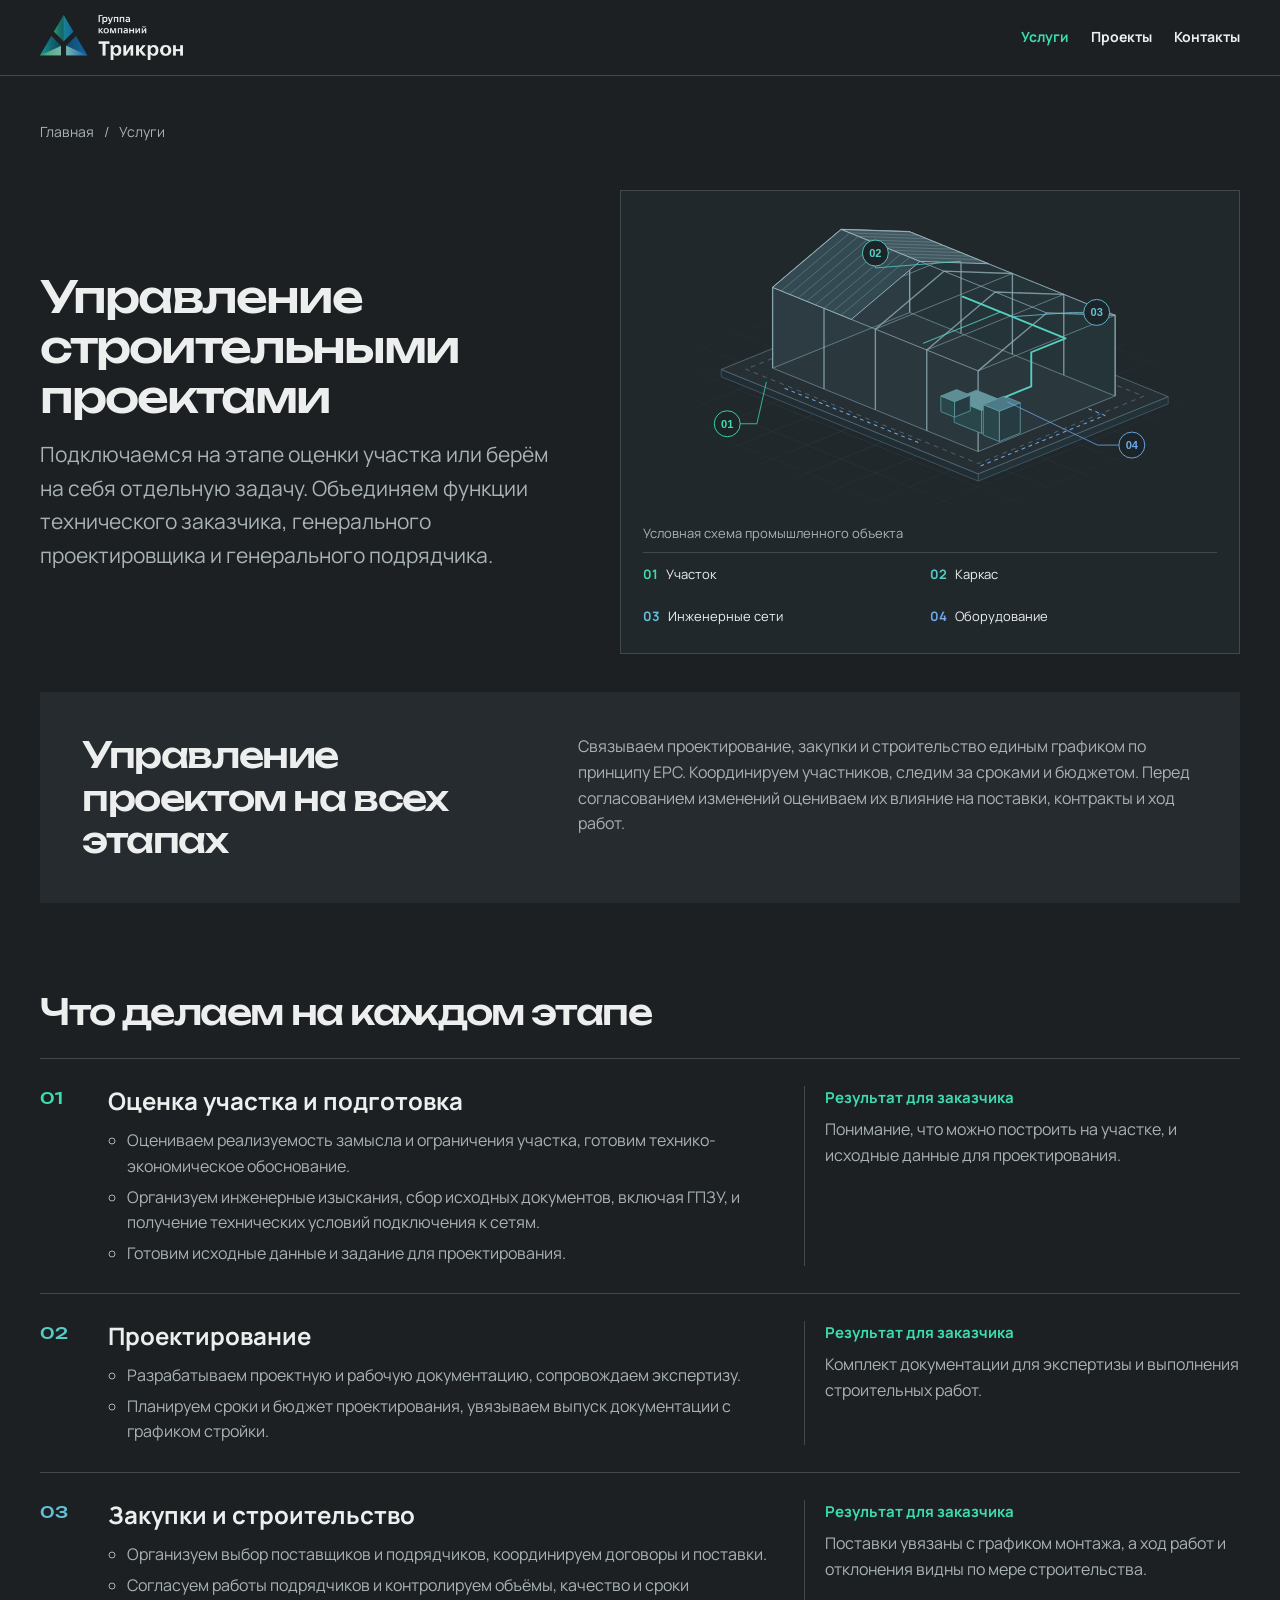
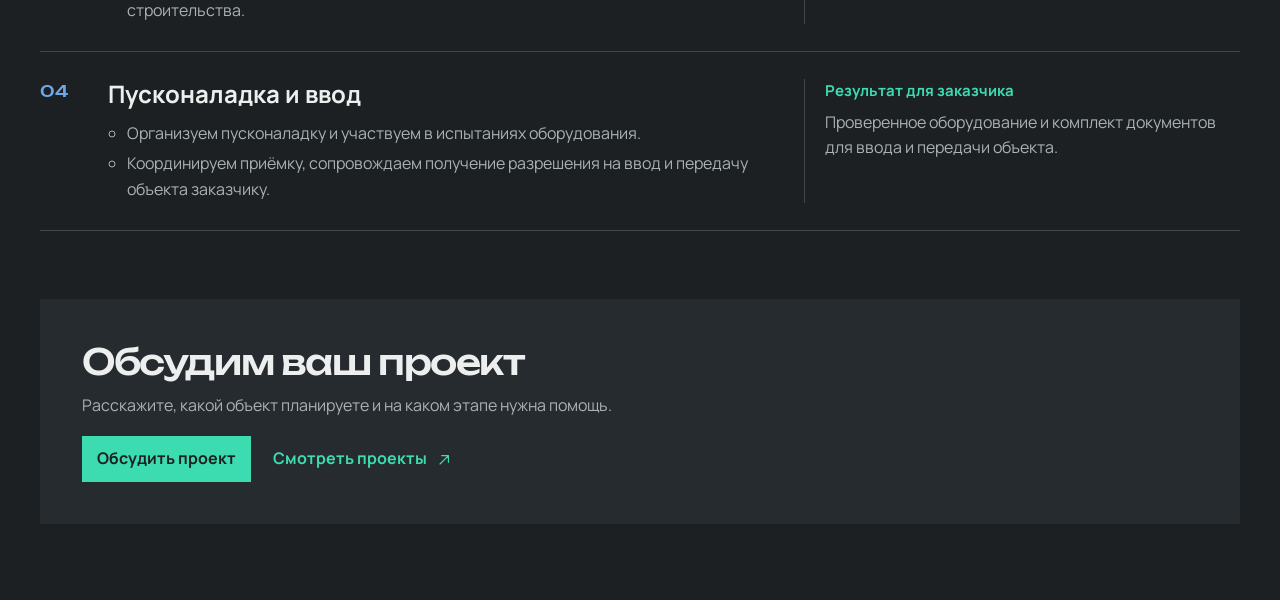
==== prototype/services/index.html @ 141515ce "Publish Trikron site prototype" ====
<!doctype html>
<html lang="ru">
<head>
  <meta charset="utf-8">
  <meta name="robots" content="noindex, nofollow">
  <meta name="viewport" content="width=device-width, initial-scale=1">
  <meta name="description" content="Услуги ГК Трикрон по управлению строительным проектом: оценка участка, проектирование, закупки и строительство, пусконаладка и ввод.">
  <title>Услуги по управлению строительством | ГК Трикрон</title>
  <link rel="stylesheet" href="../projects/projects.css">
  <style>
    .services-hero{display:grid;grid-template-columns:minmax(0,.92fr) minmax(0,1.08fr);gap:clamp(22px,4vw,54px);align-items:center}
    .services-hero h1{font-size:clamp(27px,3.4vw,49px);overflow-wrap:normal}
    .services-intro{font-size:clamp(17px,2vw,21px)}
    .services-diagram{padding:12px clamp(10px,2vw,22px) 16px;border:1px solid var(--line);background:#20282c}
    .services-diagram img{display:block;width:100%;height:auto}
    .diagram-caption{color:var(--muted);font-size:13px}
    .diagram-key{display:grid;grid-template-columns:repeat(2,minmax(0,1fr));list-style:none;margin:9px 0 0;padding:0;border-top:1px solid var(--line)}
    .diagram-key a{display:flex;align-items:center;gap:8px;min-height:42px;font-size:13px}
    .diagram-key a span{color:var(--stage-color);font-weight:700}
    .stage-1{--stage-color:#3ddbb0}
    .stage-2{--stage-color:#55cdc6}
    .stage-3{--stage-color:#64bed7}
    .stage-4{--stage-color:#6fa8e8}
    .management,.services-contact{padding:clamp(20px,4vw,42px);background:#262b2f}
    .management{margin-top:38px;display:grid;grid-template-columns:minmax(0,1fr) minmax(0,1.35fr);gap:16px 36px}
    .management p,.service-stage li,.stage-result p,.services-contact p{color:var(--muted)}
    .services h2{font:500 clamp(21px,2.75vw,36px)/1.2 Unbounded,sans-serif;letter-spacing:-.04em}
    .stage-heading{margin-top:clamp(45px,7vw,88px)}
    .service-stages{list-style:none;padding:0;margin:25px 0 0}
    .service-stage{display:grid;grid-template-columns:44px minmax(0,1fr) minmax(0,.65fr);gap:16px 24px;border-top:1px solid var(--line);padding:27px 0;scroll-margin-top:16px}
    .service-stage:last-child{border-bottom:1px solid var(--line)}
    .stage-number{color:var(--stage-color);font:500 16px/1.5 Unbounded,sans-serif}
    .service-stage h3{margin:0;font-size:clamp(18px,2vw,24px);line-height:1.25}
    .service-stage ul{padding-left:19px;margin:12px 0 0}
    .service-stage li+li{margin-top:5px}
    .stage-result{border-left:1px solid var(--line);padding-left:20px}
    .stage-result h4{margin:0 0 7px;font-size:15px;color:var(--mint)}
    .services-contact{margin-top:clamp(38px,6vw,68px)}
    .services-contact p{margin-top:10px}
    .services-contact nav{display:flex;flex-wrap:wrap;align-items:center;gap:10px 22px;margin-top:18px}
    .service-button,.service-link{display:inline-flex;align-items:center;min-height:44px;font-weight:700}
    .service-button{padding:10px 15px;background:var(--mint);color:var(--bg)}
    .service-button:hover{background:#8aefd3;color:var(--bg)}
    .service-link{gap:8px;color:var(--mint)}
    @media(max-width:740px){.services-hero{grid-template-columns:1fr}}
    @media(max-width:660px){
      .services-header .wrap{flex-wrap:wrap;gap:0 14px;padding-block:6px}
      .management{grid-template-columns:1fr}
      .service-stage{grid-template-columns:30px minmax(0,1fr);gap:12px 8px;padding-block:20px}
      .stage-result{grid-column:2;border-left:0;padding-left:0}
    }
  </style>
</head>
<body>
  <header class="site-header services-header">
    <div class="wrap">
      <a href="../index.html" aria-label="ГК Трикрон, главная"><img src="../assets/logo.webp" alt=""></a>
      <nav aria-label="Разделы сайта">
        <a href="index.html" aria-current="page">Услуги</a>
        <a href="../projects/index.html">Проекты</a>
        <a href="../index.html#contact">Контакты</a>
      </nav>
    </div>
  </header>
  <main class="wrap services">
    <nav class="breadcrumb" aria-label="Путь к странице">
      <a href="../index.html">Главная</a><span aria-hidden="true">/</span><span aria-current="page">Услуги</span>
    </nav>
    <div class="services-hero">
      <div>
        <h1>Управление строительными проектами</h1>
        <p class="intro services-intro">Подключаемся на этапе оценки участка или берём на себя отдельную задачу. Объединяем функции технического заказчика, генерального проектировщика и генерального подрядчика.</p>
      </div>
      <figure class="services-diagram">
        <img src="../assets/services-axonometry.svg" width="620" height="345" alt="Аксонометрия здания с открытой частью кровли, где видны каркас, инженерные сети и оборудование">
        <figcaption>
          <p class="diagram-caption">Условная схема промышленного объекта</p>
          <ul class="diagram-key" aria-label="Элементы схемы и этапы работ">
            <li class="stage-1"><a href="#stage-site"><span>01</span> Участок</a></li>
            <li class="stage-2"><a href="#stage-design"><span>02</span> Каркас</a></li>
            <li class="stage-3"><a href="#stage-build"><span>03</span> Инженерные сети</a></li>
            <li class="stage-4"><a href="#stage-launch"><span>04</span> Оборудование</a></li>
          </ul>
        </figcaption>
      </figure>
    </div>

    <section class="management" aria-labelledby="management-title">
      <h2 id="management-title">Управление проектом на всех этапах</h2>
      <p>Связываем проектирование, закупки и строительство единым графиком по принципу EPC. Координируем участников, следим за сроками и бюджетом. Перед согласованием изменений оцениваем их влияние на поставки, контракты и ход работ.</p>
    </section>

    <section class="stage-heading" aria-labelledby="stage-title">
      <h2 id="stage-title">Что делаем на каждом этапе</h2>
      <ol class="service-stages">
        <li class="service-stage stage-1" id="stage-site">
          <span class="stage-number" aria-hidden="true">01</span>
          <div>
            <h3>Оценка участка и подготовка</h3>
            <ul>
              <li>Оцениваем реализуемость замысла и ограничения участка, готовим технико-экономическое обоснование.</li>
              <li>Организуем инженерные изыскания, сбор исходных документов, включая ГПЗУ, и получение технических условий подключения к сетям.</li>
              <li>Готовим исходные данные и задание для проектирования.</li>
            </ul>
          </div>
          <div class="stage-result">
            <h4>Результат для заказчика</h4>
            <p>Понимание, что можно построить на участке, и исходные данные для проектирования.</p>
          </div>
        </li>
        <li class="service-stage stage-2" id="stage-design">
          <span class="stage-number" aria-hidden="true">02</span>
          <div>
            <h3>Проектирование</h3>
            <ul>
              <li>Разрабатываем проектную и рабочую документацию, сопровождаем экспертизу.</li>
              <li>Планируем сроки и бюджет проектирования, увязываем выпуск документации с графиком стройки.</li>
            </ul>
          </div>
          <div class="stage-result">
            <h4>Результат для заказчика</h4>
            <p>Комплект документации для экспертизы и выполнения строительных работ.</p>
          </div>
        </li>
        <li class="service-stage stage-3" id="stage-build">
          <span class="stage-number" aria-hidden="true">03</span>
          <div>
            <h3>Закупки и строительство</h3>
            <ul>
              <li id="stage-procurement">Организуем выбор поставщиков и подрядчиков, координируем договоры и поставки.</li>
              <li>Согласуем работы подрядчиков и контролируем объёмы, качество и сроки строительства.</li>
            </ul>
          </div>
          <div class="stage-result">
            <h4>Результат для заказчика</h4>
            <p>Поставки увязаны с графиком монтажа, а ход работ и отклонения видны по мере строительства.</p>
          </div>
        </li>
        <li class="service-stage stage-4" id="stage-launch">
          <span class="stage-number" aria-hidden="true">04</span>
          <div>
            <h3>Пусконаладка и ввод</h3>
            <ul>
              <li>Организуем пусконаладку и участвуем в испытаниях оборудования.</li>
              <li>Координируем приёмку, сопровождаем получение разрешения на ввод и передачу объекта заказчику.</li>
            </ul>
          </div>
          <div class="stage-result">
            <h4>Результат для заказчика</h4>
            <p>Проверенное оборудование и комплект документов для ввода и передачи объекта.</p>
          </div>
        </li>
      </ol>
    </section>

    <section class="services-contact" aria-labelledby="services-contact-title">
      <h2 id="services-contact-title">Обсудим ваш проект</h2>
      <p>Расскажите, какой объект планируете и на каком этапе нужна помощь.</p>
      <nav aria-label="Следующие действия">
        <a class="service-button" href="../index.html#contact">Обсудить проект</a>
        <a class="service-link" href="../projects/index.html">Смотреть проекты <span class="arrow" aria-hidden="true"></span></a>
      </nav>
    </section>
  </main>
</body>
</html>
---- prototype/projects/projects.css ----
@import url("../assets/arrows.css");

@font-face{font-family:Manrope;src:url("../assets/Manrope-Regular.woff2") format("woff2");font-display:swap}
@font-face{font-family:Manrope;src:url("../assets/Manrope-Bold.woff2") format("woff2");font-display:swap;font-weight:700}
@font-face{font-family:Unbounded;src:url("../assets/Unbounded-Medium.woff2") format("woff2");font-display:swap;font-weight:500}

:root{color-scheme:dark;--bg:#1c2023;--ink:#edefee;--muted:#a9b2b5;--line:#41494d;--mint:#3ddbb0}
*{box-sizing:border-box}
body{margin:0;background:var(--bg);color:var(--ink);font:16px/1.6 Manrope,sans-serif}
a{color:inherit;text-decoration:none}
a:hover{color:var(--mint)}
:focus-visible{outline:2px solid var(--mint);outline-offset:4px}
.wrap{width:min(calc(100% - 72px),1200px);margin-inline:auto}
.site-header{border-bottom:1px solid var(--line)}
.site-header .wrap,.site-header nav{display:flex;align-items:center;gap:22px}
.site-header .wrap{justify-content:space-between;min-height:75px}
.site-header img{display:block;width:143px;height:auto}
.site-header a{display:inline-flex;align-items:center;min-height:44px;font-weight:700;font-size:14px}
.site-header a[aria-current]{color:var(--mint)}
main{padding-block:34px 76px}
.breadcrumb{display:flex;flex-wrap:wrap;gap:4px 10px;align-items:center;color:var(--muted);font-size:14px;margin-bottom:36px}
.breadcrumb a{display:inline-flex;align-items:center;min-height:44px}
h1,h2,p,figure{margin:0}
h1{font:500 clamp(28px,5vw,57px)/1.15 Unbounded,sans-serif;letter-spacing:-.045em;max-width:25ch;overflow-wrap:anywhere}
h2{font-size:22px;line-height:1.3}
.intro{margin-top:16px;color:var(--muted);max-width:65ch}
.catalog{list-style:none;padding:0;margin:32px 0 0;border-top:1px solid var(--line)}
.catalog li{border-bottom:1px solid var(--line)}
.catalog a{display:grid;grid-template-columns:minmax(0,1.4fr) minmax(0,1fr) minmax(0,.85fr) auto;align-items:baseline;gap:16px;padding:18px 0}
.catalog strong{font-size:18px}
.catalog .location,.catalog .role{color:var(--muted);font-size:14px}
.catalog .arrow{color:var(--mint);align-self:center}
.project{display:grid;grid-template-columns:minmax(0,1fr) minmax(0,.95fr);gap:clamp(25px,5vw,65px);align-items:start}
.project h1{font-size:clamp(28px,4vw,49px)}
.project img{display:block;width:100%;height:auto;border:1px solid var(--line)}
.project-data{margin:24px 0 0;border-top:1px solid var(--line)}
.project-data div{display:grid;grid-template-columns:108px minmax(0,1fr);gap:10px;padding:12px 0;border-bottom:1px solid var(--line)}
.project-data dt{color:var(--muted)}
.project-data dd{margin:0}
.scope{margin-top:40px;max-width:67ch}
.scope ul{padding-left:21px;color:var(--muted)}
.scope p{color:var(--muted)}
.case-parameters{margin-top:40px}
.case-metrics{display:grid;grid-template-columns:repeat(auto-fit,minmax(min(100%,190px),1fr));gap:0 24px;margin:16px 0 0}
.case-metrics div{padding:12px 0;border-top:1px solid var(--line)}
.case-metrics dt{color:var(--muted);font-size:14px}
.case-metrics dd{margin:5px 0 0;color:var(--mint);font-size:24px;font-weight:700}
.case-photo figcaption{margin-top:8px;color:var(--muted);font-size:14px}
.case-photo figcaption a{text-decoration:underline;text-underline-offset:3px}
.case-gallery{margin-top:42px}
.case-gallery-grid{display:grid;grid-template-columns:repeat(2,minmax(0,1fr));gap:22px;margin-top:16px}
.case-gallery img{display:block;width:100%;height:auto;aspect-ratio:4/3;object-fit:cover;border:1px solid var(--line)}
.case-photo-wide{grid-column:1/-1}
.case-photo-wide img{aspect-ratio:auto}
.back{display:inline-flex;align-items:center;gap:8px;min-height:44px;margin-top:24px;color:var(--mint);font-weight:700}
@media(max-width:660px){
  .wrap{width:calc(100% - 36px)}
  .site-header .wrap,.site-header nav{gap:12px}
  .site-header img{width:118px}
  main{padding-block:20px 54px}
  .breadcrumb{margin-bottom:21px}
  .catalog a{grid-template-columns:1fr auto;gap:3px 12px}
  .catalog :is(.role,.location){grid-column:1}
  .catalog .arrow{grid-column:2;grid-row:1/4}
  .project{grid-template-columns:1fr}
  .case-gallery-grid{grid-template-columns:1fr}
}
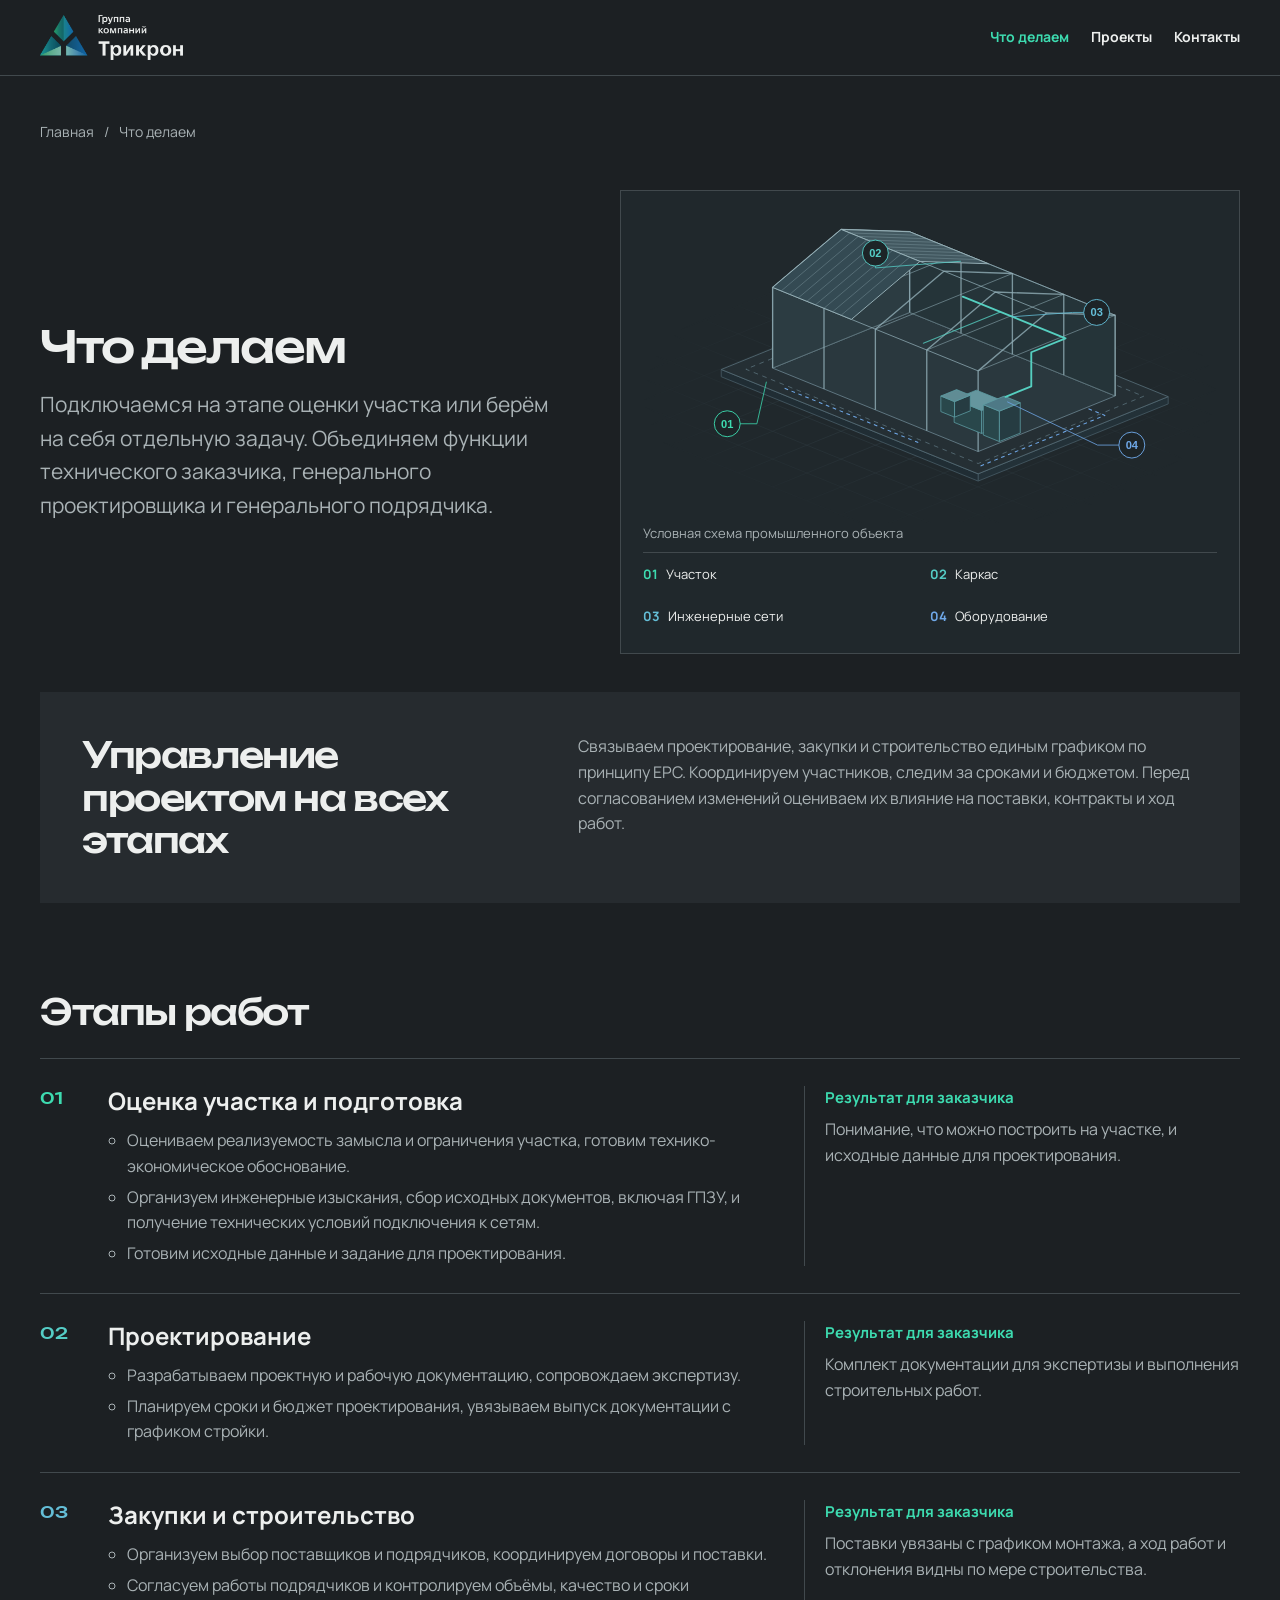
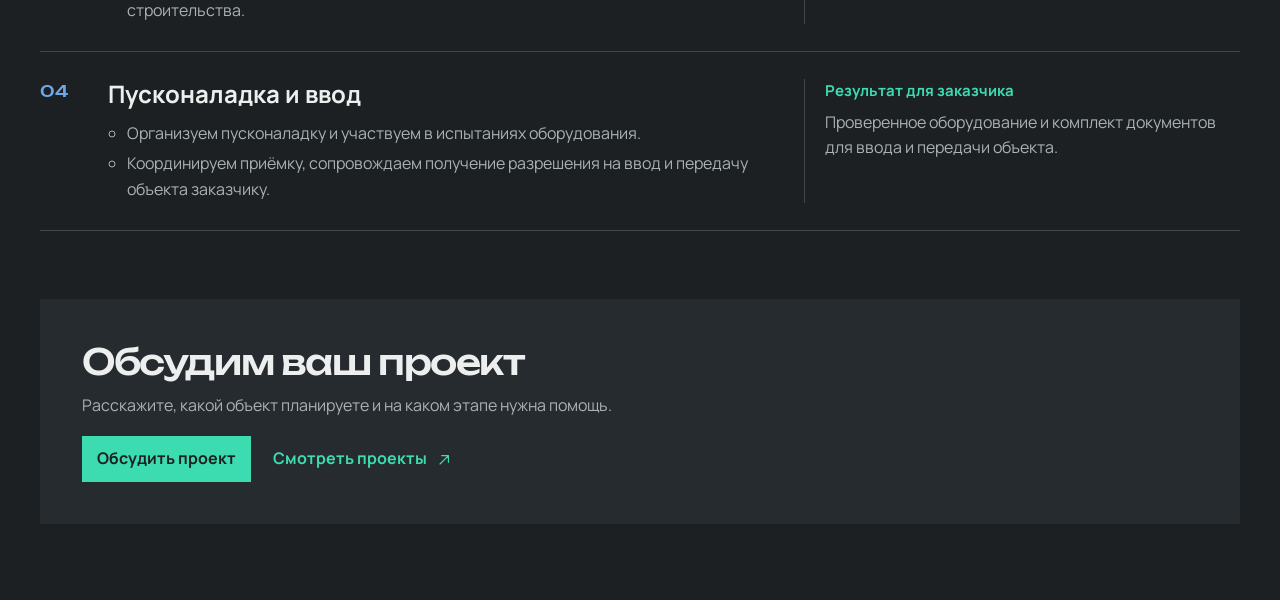
==== commit 97ab9ac3: "Rename Services to What We Do" ====
--- a/prototype/services/index.html
+++ b/prototype/services/index.html
@@ -4,8 +4,8 @@
   <meta charset="utf-8">
   <meta name="robots" content="noindex, nofollow">
   <meta name="viewport" content="width=device-width, initial-scale=1">
-  <meta name="description" content="Услуги ГК Трикрон по управлению строительным проектом: оценка участка, проектирование, закупки и строительство, пусконаладка и ввод.">
-  <title>Услуги по управлению строительством | ГК Трикрон</title>
+  <meta name="description" content="ГК Трикрон управляет строительными проектами от оценки участка и проектирования до закупок, строительства и ввода в эксплуатацию.">
+  <title>Что делаем — управление строительством | ГК Трикрон</title>
   <link rel="stylesheet" href="../projects/projects.css">
   <style>
     .services-hero{display:grid;grid-template-columns:minmax(0,.92fr) minmax(0,1.08fr);gap:clamp(22px,4vw,54px);align-items:center}
@@ -56,7 +56,7 @@
     <div class="wrap">
       <a href="../index.html" aria-label="ГК Трикрон, главная"><img src="../assets/logo.webp" alt=""></a>
       <nav aria-label="Разделы сайта">
-        <a href="index.html" aria-current="page">Услуги</a>
+        <a href="index.html" aria-current="page">Что делаем</a>
         <a href="../projects/index.html">Проекты</a>
         <a href="../index.html#contact">Контакты</a>
       </nav>
@@ -64,11 +64,11 @@
   </header>
   <main class="wrap services">
     <nav class="breadcrumb" aria-label="Путь к странице">
-      <a href="../index.html">Главная</a><span aria-hidden="true">/</span><span aria-current="page">Услуги</span>
+      <a href="../index.html">Главная</a><span aria-hidden="true">/</span><span aria-current="page">Что делаем</span>
     </nav>
     <div class="services-hero">
       <div>
-        <h1>Управление строительными проектами</h1>
+        <h1>Что делаем</h1>
         <p class="intro services-intro">Подключаемся на этапе оценки участка или берём на себя отдельную задачу. Объединяем функции технического заказчика, генерального проектировщика и генерального подрядчика.</p>
       </div>
       <figure class="services-diagram">
@@ -91,7 +91,7 @@
     </section>
 
     <section class="stage-heading" aria-labelledby="stage-title">
-      <h2 id="stage-title">Что делаем на каждом этапе</h2>
+      <h2 id="stage-title">Этапы работ</h2>
       <ol class="service-stages">
         <li class="service-stage stage-1" id="stage-site">
           <span class="stage-number" aria-hidden="true">01</span>
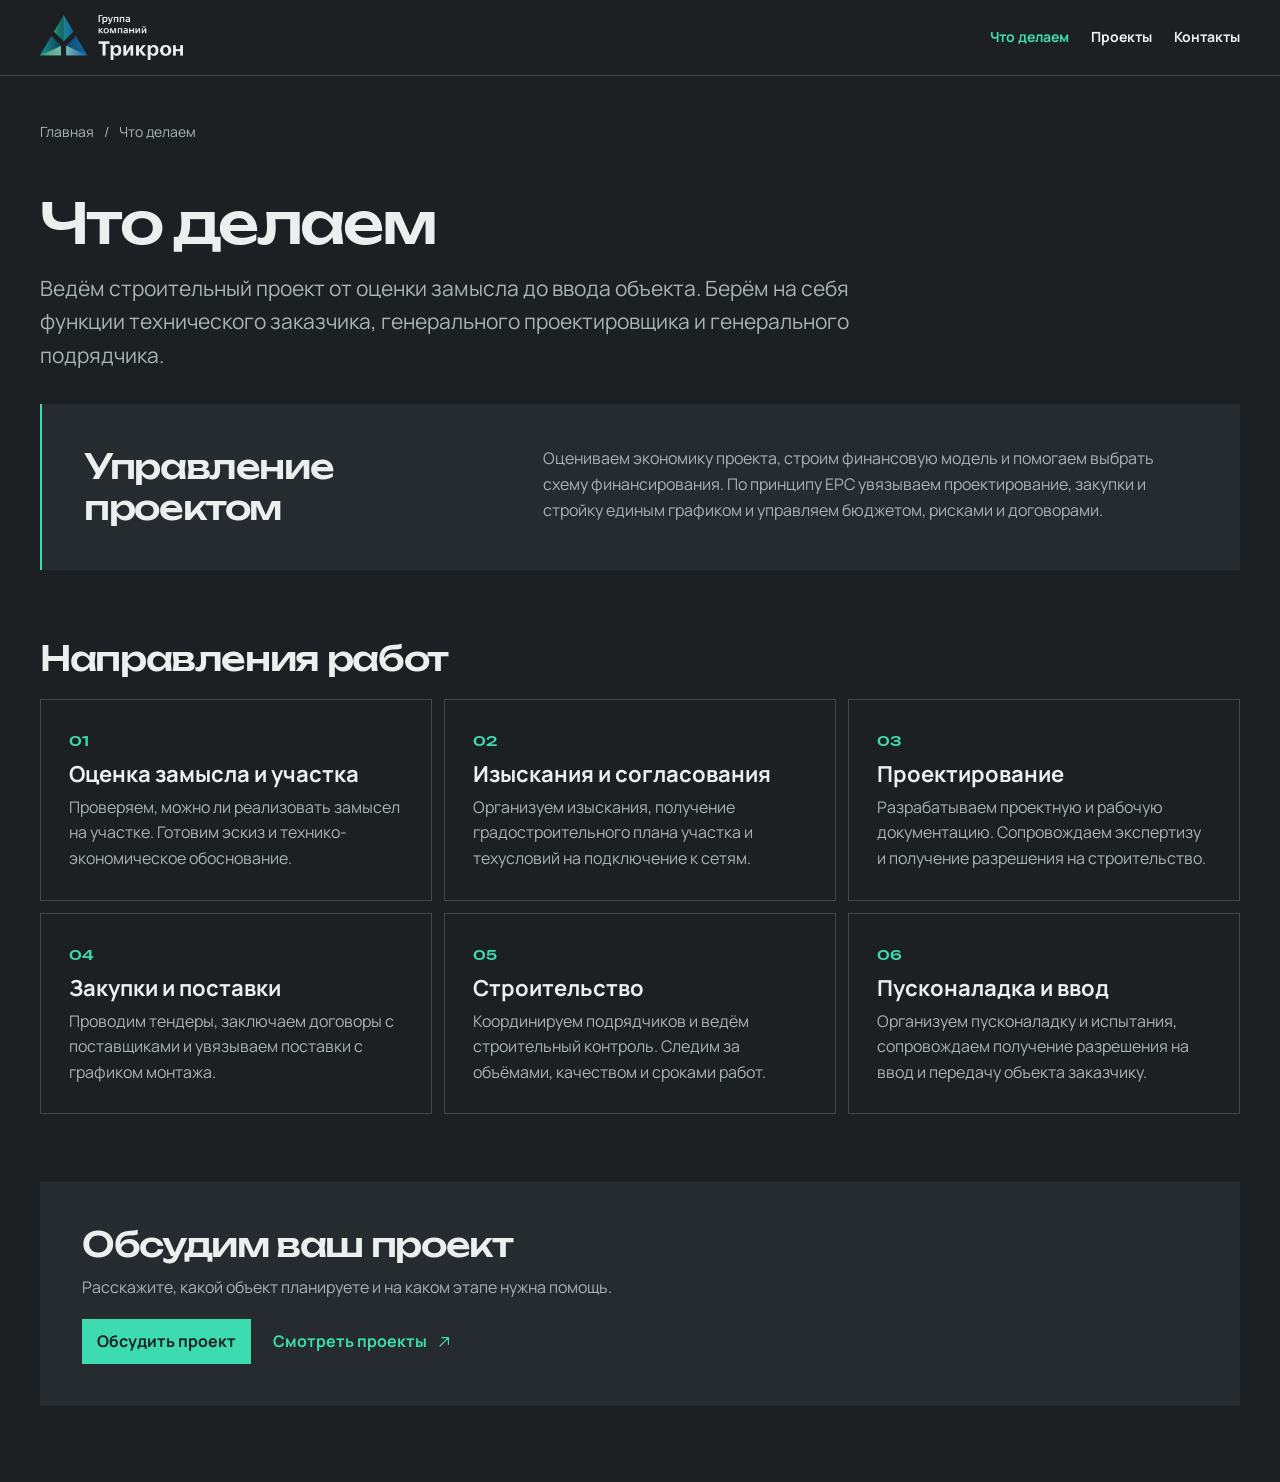
==== commit 2e1e5e84: "Clarify Trikron service offerings" ====
--- a/prototype/services/index.html
+++ b/prototype/services/index.html
@@ -8,33 +8,17 @@
   <title>Что делаем — управление строительством | ГК Трикрон</title>
   <link rel="stylesheet" href="../projects/projects.css">
   <style>
-    .services-hero{display:grid;grid-template-columns:minmax(0,.92fr) minmax(0,1.08fr);gap:clamp(22px,4vw,54px);align-items:center}
-    .services-hero h1{font-size:clamp(27px,3.4vw,49px);overflow-wrap:normal}
     .services-intro{font-size:clamp(17px,2vw,21px)}
-    .services-diagram{padding:12px clamp(10px,2vw,22px) 16px;border:1px solid var(--line);background:#20282c}
-    .services-diagram img{display:block;width:100%;height:auto}
-    .diagram-caption{color:var(--muted);font-size:13px}
-    .diagram-key{display:grid;grid-template-columns:repeat(2,minmax(0,1fr));list-style:none;margin:9px 0 0;padding:0;border-top:1px solid var(--line)}
-    .diagram-key a{display:flex;align-items:center;gap:8px;min-height:42px;font-size:13px}
-    .diagram-key a span{color:var(--stage-color);font-weight:700}
-    .stage-1{--stage-color:#3ddbb0}
-    .stage-2{--stage-color:#55cdc6}
-    .stage-3{--stage-color:#64bed7}
-    .stage-4{--stage-color:#6fa8e8}
     .management,.services-contact{padding:clamp(20px,4vw,42px);background:#262b2f}
-    .management{margin-top:38px;display:grid;grid-template-columns:minmax(0,1fr) minmax(0,1.35fr);gap:16px 36px}
-    .management p,.service-stage li,.stage-result p,.services-contact p{color:var(--muted)}
-    .services h2{font:500 clamp(21px,2.75vw,36px)/1.2 Unbounded,sans-serif;letter-spacing:-.04em}
-    .stage-heading{margin-top:clamp(45px,7vw,88px)}
-    .service-stages{list-style:none;padding:0;margin:25px 0 0}
-    .service-stage{display:grid;grid-template-columns:44px minmax(0,1fr) minmax(0,.65fr);gap:16px 24px;border-top:1px solid var(--line);padding:27px 0;scroll-margin-top:16px}
-    .service-stage:last-child{border-bottom:1px solid var(--line)}
-    .stage-number{color:var(--stage-color);font:500 16px/1.5 Unbounded,sans-serif}
-    .service-stage h3{margin:0;font-size:clamp(18px,2vw,24px);line-height:1.25}
-    .service-stage ul{padding-left:19px;margin:12px 0 0}
-    .service-stage li+li{margin-top:5px}
-    .stage-result{border-left:1px solid var(--line);padding-left:20px}
-    .stage-result h4{margin:0 0 7px;font-size:15px;color:var(--mint)}
+    .management{margin-top:32px;display:grid;grid-template-columns:minmax(0,1fr) minmax(0,1.55fr);align-items:start;gap:12px 36px;border-left:2px solid var(--mint)}
+    .management p,.service-stage p,.services-contact p{color:var(--muted)}
+    .services h2{font:500 clamp(21px,2.75vw,34px)/1.2 Unbounded,sans-serif;letter-spacing:-.04em}
+    .stage-heading{margin-top:clamp(38px,6vw,68px)}
+    .service-stages{display:grid;grid-template-columns:repeat(3,minmax(0,1fr));gap:12px;list-style:none;padding:0;margin:20px 0 0}
+    .service-stage{padding:clamp(16px,2.5vw,28px);border:1px solid var(--line);scroll-margin-top:16px}
+    .service-stage:target{border-color:var(--mint)}
+    .stage-number{color:var(--mint);font:500 14px/1.5 Unbounded,sans-serif}
+    .service-stage h3{margin:8px 0 6px;font-size:clamp(18px,2vw,22px);line-height:1.25}
     .services-contact{margin-top:clamp(38px,6vw,68px)}
     .services-contact p{margin-top:10px}
     .services-contact nav{display:flex;flex-wrap:wrap;align-items:center;gap:10px 22px;margin-top:18px}
@@ -42,12 +26,12 @@
     .service-button{padding:10px 15px;background:var(--mint);color:var(--bg)}
     .service-button:hover{background:#8aefd3;color:var(--bg)}
     .service-link{gap:8px;color:var(--mint)}
-    @media(max-width:740px){.services-hero{grid-template-columns:1fr}}
+    @media(max-width:850px){
+      .service-stages{grid-template-columns:repeat(2,minmax(0,1fr))}
+    }
     @media(max-width:660px){
       .services-header .wrap{flex-wrap:wrap;gap:0 14px;padding-block:6px}
-      .management{grid-template-columns:1fr}
-      .service-stage{grid-template-columns:30px minmax(0,1fr);gap:12px 8px;padding-block:20px}
-      .stage-result{grid-column:2;border-left:0;padding-left:0}
+      .management,.service-stages{grid-template-columns:1fr}
     }
   </style>
 </head>
@@ -66,89 +50,46 @@
     <nav class="breadcrumb" aria-label="Путь к странице">
       <a href="../index.html">Главная</a><span aria-hidden="true">/</span><span aria-current="page">Что делаем</span>
     </nav>
-    <div class="services-hero">
-      <div>
-        <h1>Что делаем</h1>
-        <p class="intro services-intro">Подключаемся на этапе оценки участка или берём на себя отдельную задачу. Объединяем функции технического заказчика, генерального проектировщика и генерального подрядчика.</p>
-      </div>
-      <figure class="services-diagram">
-        <img src="../assets/services-axonometry.svg" width="620" height="345" alt="Аксонометрия здания с открытой частью кровли, где видны каркас, инженерные сети и оборудование">
-        <figcaption>
-          <p class="diagram-caption">Условная схема промышленного объекта</p>
-          <ul class="diagram-key" aria-label="Элементы схемы и этапы работ">
-            <li class="stage-1"><a href="#stage-site"><span>01</span> Участок</a></li>
-            <li class="stage-2"><a href="#stage-design"><span>02</span> Каркас</a></li>
-            <li class="stage-3"><a href="#stage-build"><span>03</span> Инженерные сети</a></li>
-            <li class="stage-4"><a href="#stage-launch"><span>04</span> Оборудование</a></li>
-          </ul>
-        </figcaption>
-      </figure>
-    </div>
+    <h1>Что делаем</h1>
+    <p class="intro services-intro">Ведём строительный проект от оценки замысла до ввода объекта. Берём на себя функции технического заказчика, генерального проектировщика и генерального подрядчика.</p>
 
     <section class="management" aria-labelledby="management-title">
-      <h2 id="management-title">Управление проектом на всех этапах</h2>
-      <p>Связываем проектирование, закупки и строительство единым графиком по принципу EPC. Координируем участников, следим за сроками и бюджетом. Перед согласованием изменений оцениваем их влияние на поставки, контракты и ход работ.</p>
+      <h2 id="management-title">Управление проектом</h2>
+      <p>Оцениваем экономику проекта, строим финансовую модель и помогаем выбрать схему финансирования. По принципу EPC увязываем проектирование, закупки и стройку единым графиком и управляем бюджетом, рисками и договорами.</p>
     </section>
 
     <section class="stage-heading" aria-labelledby="stage-title">
-      <h2 id="stage-title">Этапы работ</h2>
-      <ol class="service-stages">
-        <li class="service-stage stage-1" id="stage-site">
+      <h2 id="stage-title">Направления работ</h2>
+      <ol class="service-stages" role="list">
+        <li class="service-stage" id="stage-site">
           <span class="stage-number" aria-hidden="true">01</span>
-          <div>
-            <h3>Оценка участка и подготовка</h3>
-            <ul>
-              <li>Оцениваем реализуемость замысла и ограничения участка, готовим технико-экономическое обоснование.</li>
-              <li>Организуем инженерные изыскания, сбор исходных документов, включая ГПЗУ, и получение технических условий подключения к сетям.</li>
-              <li>Готовим исходные данные и задание для проектирования.</li>
-            </ul>
-          </div>
-          <div class="stage-result">
-            <h4>Результат для заказчика</h4>
-            <p>Понимание, что можно построить на участке, и исходные данные для проектирования.</p>
-          </div>
+          <h3>Оценка замысла и участка</h3>
+          <p>Проверяем, можно ли реализовать замысел на участке. Готовим эскиз и технико-экономическое обоснование.</p>
         </li>
-        <li class="service-stage stage-2" id="stage-design">
+        <li class="service-stage" id="stage-permits">
           <span class="stage-number" aria-hidden="true">02</span>
-          <div>
-            <h3>Проектирование</h3>
-            <ul>
-              <li>Разрабатываем проектную и рабочую документацию, сопровождаем экспертизу.</li>
-              <li>Планируем сроки и бюджет проектирования, увязываем выпуск документации с графиком стройки.</li>
-            </ul>
-          </div>
-          <div class="stage-result">
-            <h4>Результат для заказчика</h4>
-            <p>Комплект документации для экспертизы и выполнения строительных работ.</p>
-          </div>
+          <h3>Изыскания и согласования</h3>
+          <p>Организуем изыскания, получение градостроительного плана участка и техусловий на подключение к сетям.</p>
         </li>
-        <li class="service-stage stage-3" id="stage-build">
+        <li class="service-stage" id="stage-design">
           <span class="stage-number" aria-hidden="true">03</span>
-          <div>
-            <h3>Закупки и строительство</h3>
-            <ul>
-              <li id="stage-procurement">Организуем выбор поставщиков и подрядчиков, координируем договоры и поставки.</li>
-              <li>Согласуем работы подрядчиков и контролируем объёмы, качество и сроки строительства.</li>
-            </ul>
-          </div>
-          <div class="stage-result">
-            <h4>Результат для заказчика</h4>
-            <p>Поставки увязаны с графиком монтажа, а ход работ и отклонения видны по мере строительства.</p>
-          </div>
+          <h3>Проектирование</h3>
+          <p>Разрабатываем проектную и рабочую документацию. Сопровождаем экспертизу и получение разрешения на строительство.</p>
         </li>
-        <li class="service-stage stage-4" id="stage-launch">
+        <li class="service-stage" id="stage-procurement">
           <span class="stage-number" aria-hidden="true">04</span>
-          <div>
-            <h3>Пусконаладка и ввод</h3>
-            <ul>
-              <li>Организуем пусконаладку и участвуем в испытаниях оборудования.</li>
-              <li>Координируем приёмку, сопровождаем получение разрешения на ввод и передачу объекта заказчику.</li>
-            </ul>
-          </div>
-          <div class="stage-result">
-            <h4>Результат для заказчика</h4>
-            <p>Проверенное оборудование и комплект документов для ввода и передачи объекта.</p>
-          </div>
+          <h3>Закупки и поставки</h3>
+          <p>Проводим тендеры, заключаем договоры с поставщиками и увязываем поставки с графиком монтажа.</p>
+        </li>
+        <li class="service-stage" id="stage-build">
+          <span class="stage-number" aria-hidden="true">05</span>
+          <h3>Строительство</h3>
+          <p>Координируем подрядчиков и ведём строительный контроль. Следим за объёмами, качеством и сроками работ.</p>
+        </li>
+        <li class="service-stage" id="stage-launch">
+          <span class="stage-number" aria-hidden="true">06</span>
+          <h3>Пусконаладка и ввод</h3>
+          <p>Организуем пусконаладку и испытания, сопровождаем получение разрешения на ввод и передачу объекта заказчику.</p>
         </li>
       </ol>
     </section>
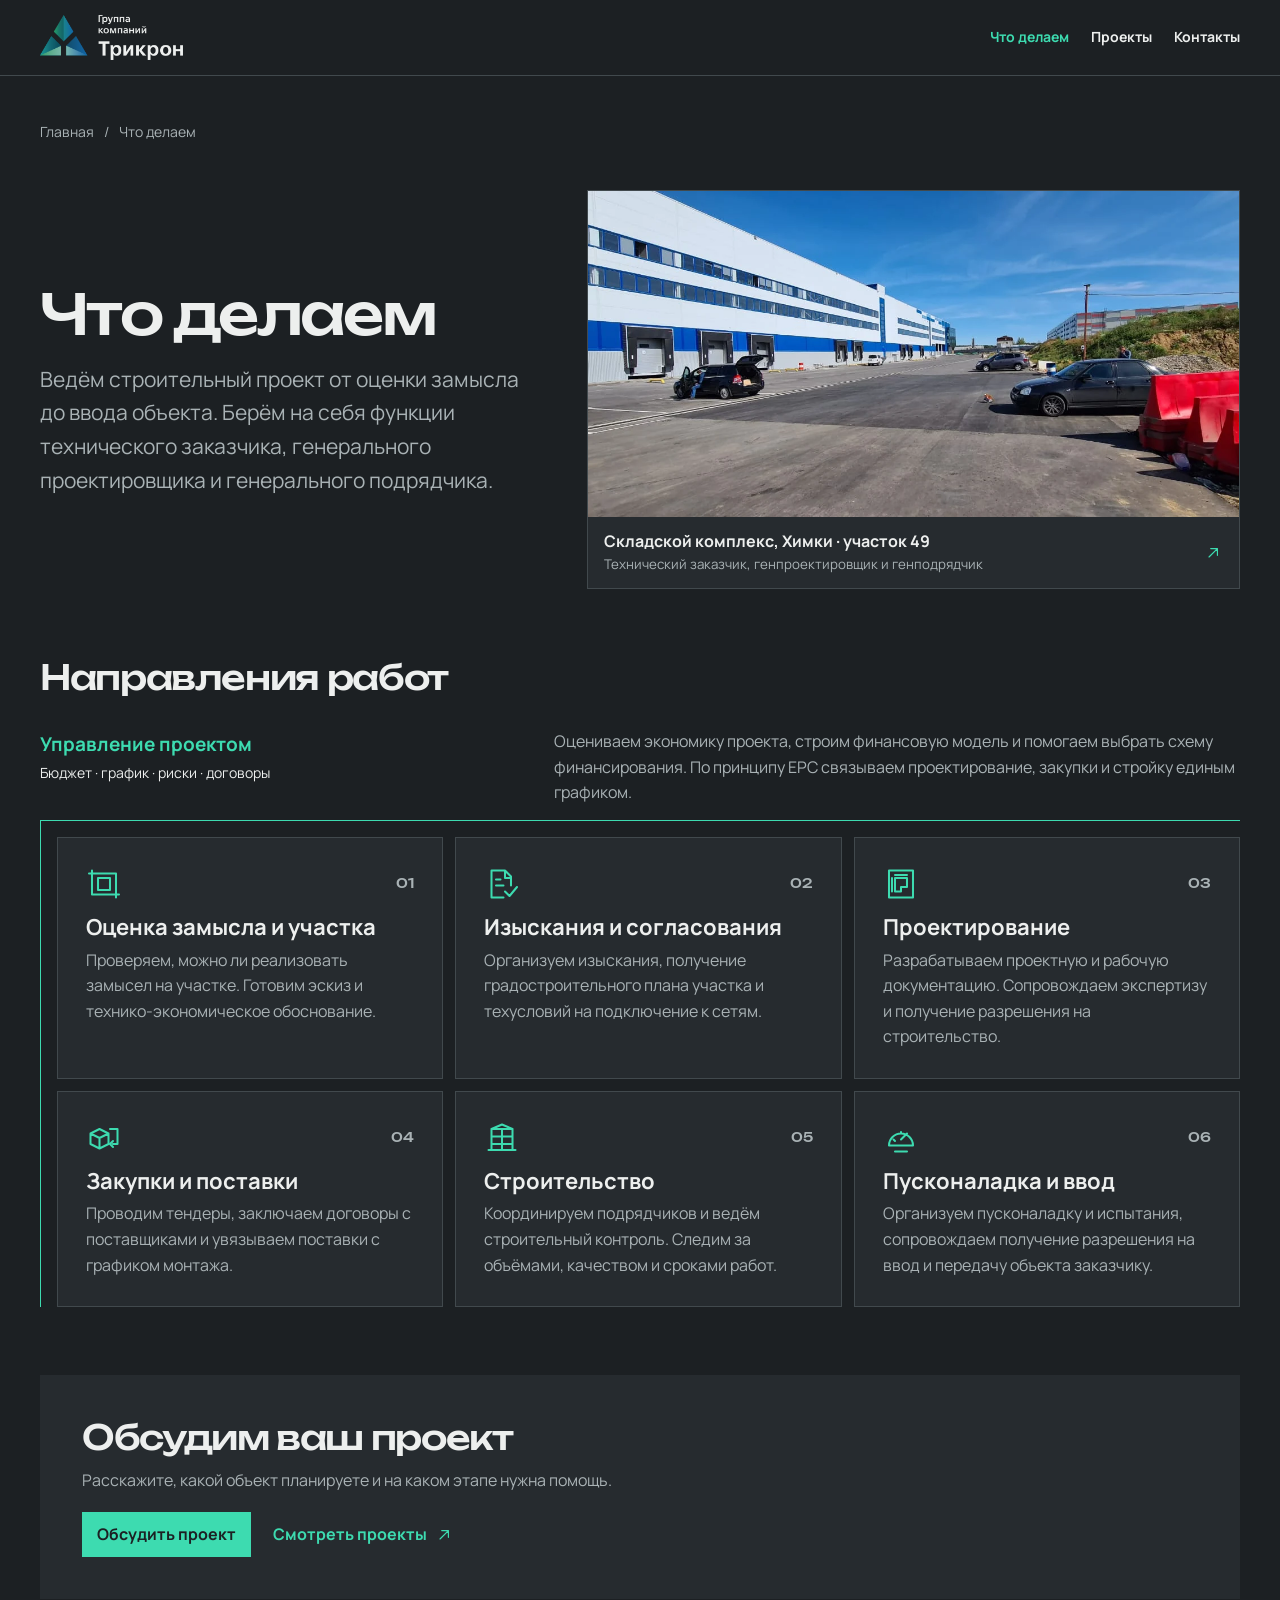
==== commit 80d469de: "Add project photography and service diagram" ====
--- a/prototype/services/index.html
+++ b/prototype/services/index.html
@@ -8,17 +8,28 @@
   <title>Что делаем — управление строительством | ГК Трикрон</title>
   <link rel="stylesheet" href="../projects/projects.css">
   <style>
+    .services-hero{display:grid;grid-template-columns:minmax(0,.85fr) minmax(0,1.15fr);align-items:center;gap:clamp(24px,5vw,68px)}
     .services-intro{font-size:clamp(17px,2vw,21px)}
-    .management,.services-contact{padding:clamp(20px,4vw,42px);background:#262b2f}
-    .management{margin-top:32px;display:grid;grid-template-columns:minmax(0,1fr) minmax(0,1.55fr);align-items:start;gap:12px 36px;border-left:2px solid var(--mint)}
+    .services-photo{display:block;border:1px solid var(--line);background:#262b2f}
+    .services-photo img{display:block;width:100%;height:auto;aspect-ratio:2;object-fit:cover}
+    .services-photo figcaption{display:grid;grid-template-columns:minmax(0,1fr) auto;align-items:center;gap:12px;padding:12px 16px}
+    .services-photo strong,.services-photo small{display:block}
+    .services-photo small{color:var(--muted)}
+    .services-photo .arrow{color:var(--mint)}
+    .services-contact{padding:clamp(20px,4vw,42px);background:#262b2f}
     .management p,.service-stage p,.services-contact p{color:var(--muted)}
     .services h2{font:500 clamp(21px,2.75vw,34px)/1.2 Unbounded,sans-serif;letter-spacing:-.04em}
     .stage-heading{margin-top:clamp(38px,6vw,68px)}
-    .service-stages{display:grid;grid-template-columns:repeat(3,minmax(0,1fr));gap:12px;list-style:none;padding:0;margin:20px 0 0}
-    .service-stage{padding:clamp(16px,2.5vw,28px);border:1px solid var(--line);scroll-margin-top:16px}
+    .management{margin-top:18px;display:grid;grid-template-columns:minmax(0,1fr) minmax(0,1.4fr);gap:8px 24px;align-items:start;padding:14px 0}
+    .management h3{margin:0;color:var(--mint);font-size:19px}
+    .management .management-scope{margin-top:2px;color:var(--ink);font-size:14px}
+    .service-stages{display:grid;grid-template-columns:repeat(3,minmax(0,1fr));gap:12px;list-style:none;padding:16px 0 0 16px;margin:0;border-top:1px solid var(--mint);border-left:1px solid var(--mint)}
+    .service-stage{position:relative;padding:clamp(16px,2.5vw,28px);border:1px solid var(--line);background:#262b2f;scroll-margin-top:16px}
     .service-stage:target{border-color:var(--mint)}
-    .stage-number{color:var(--mint);font:500 14px/1.5 Unbounded,sans-serif}
-    .service-stage h3{margin:8px 0 6px;font-size:clamp(18px,2vw,22px);line-height:1.25}
+    .stage-sign{display:flex;align-items:center;justify-content:space-between;gap:12px}
+    .stage-sign svg{width:36px;height:36px;color:var(--mint);fill:none;stroke:currentColor;stroke-width:1.35;stroke-linecap:round;stroke-linejoin:round}
+    .stage-number{color:var(--muted);font:500 13px/1.5 Unbounded,sans-serif}
+    .service-stage h3{margin:12px 0 6px;font-size:clamp(18px,2vw,22px);line-height:1.25}
     .services-contact{margin-top:clamp(38px,6vw,68px)}
     .services-contact p{margin-top:10px}
     .services-contact nav{display:flex;flex-wrap:wrap;align-items:center;gap:10px 22px;margin-top:18px}
@@ -31,7 +42,9 @@
     }
     @media(max-width:660px){
       .services-header .wrap{flex-wrap:wrap;gap:0 14px;padding-block:6px}
-      .management,.service-stages{grid-template-columns:1fr}
+      .services-hero,.management,.service-stages{grid-template-columns:1fr}
+      .service-stages{padding-top:0;border-top:0}
+      .service-stage::before{content:"";position:absolute;left:-20px;top:30px;width:7px;height:7px;border-radius:50%;background:var(--mint)}
     }
   </style>
 </head>
@@ -50,44 +63,77 @@
     <nav class="breadcrumb" aria-label="Путь к странице">
       <a href="../index.html">Главная</a><span aria-hidden="true">/</span><span aria-current="page">Что делаем</span>
     </nav>
-    <h1>Что делаем</h1>
-    <p class="intro services-intro">Ведём строительный проект от оценки замысла до ввода объекта. Берём на себя функции технического заказчика, генерального проектировщика и генерального подрядчика.</p>
-
-    <section class="management" aria-labelledby="management-title">
-      <h2 id="management-title">Управление проектом</h2>
-      <p>Оцениваем экономику проекта, строим финансовую модель и помогаем выбрать схему финансирования. По принципу EPC увязываем проектирование, закупки и стройку единым графиком и управляем бюджетом, рисками и договорами.</p>
-    </section>
+    <div class="services-hero">
+      <div>
+        <h1>Что делаем</h1>
+        <p class="intro services-intro">Ведём строительный проект от оценки замысла до ввода объекта. Берём на себя функции технического заказчика, генерального проектировщика и генерального подрядчика.</p>
+      </div>
+      <a class="services-photo" href="../projects/khimki-49.html">
+        <figure>
+          <img src="../assets/khimki-49-loading.webp" width="1280" height="576" alt="Погрузочные ворота складского комплекса в Химках">
+          <figcaption>
+            <span><strong>Складской комплекс, Химки · участок 49</strong><small>Технический заказчик, генпроектировщик и генподрядчик</small></span>
+            <span class="arrow" aria-hidden="true"></span>
+          </figcaption>
+        </figure>
+      </a>
+    </div>
 
     <section class="stage-heading" aria-labelledby="stage-title">
       <h2 id="stage-title">Направления работ</h2>
+      <div class="management">
+        <div>
+          <h3>Управление проектом</h3>
+          <p class="management-scope">Бюджет · график · риски · договоры</p>
+        </div>
+        <p>Оцениваем экономику проекта, строим финансовую модель и помогаем выбрать схему финансирования. По принципу EPC связываем проектирование, закупки и стройку единым графиком.</p>
+      </div>
       <ol class="service-stages" role="list">
         <li class="service-stage" id="stage-site">
-          <span class="stage-number" aria-hidden="true">01</span>
+          <div class="stage-sign" aria-hidden="true">
+            <svg viewBox="0 0 24 24"><path d="M4 5h16v14H4z M8 8h8v8H8z M2 5h4 M4 3v4 M18 19h4 M20 17v4"/></svg>
+            <span class="stage-number">01</span>
+          </div>
           <h3>Оценка замысла и участка</h3>
           <p>Проверяем, можно ли реализовать замысел на участке. Готовим эскиз и технико-экономическое обоснование.</p>
         </li>
         <li class="service-stage" id="stage-permits">
-          <span class="stage-number" aria-hidden="true">02</span>
+          <div class="stage-sign" aria-hidden="true">
+            <svg viewBox="0 0 24 24"><path d="M5 3h9l4 4v6 M14 3v5h4 M5 3v18h8 M8 9h3 M8 13h5 M14 17l3 3 5-6"/></svg>
+            <span class="stage-number">02</span>
+          </div>
           <h3>Изыскания и согласования</h3>
           <p>Организуем изыскания, получение градостроительного плана участка и техусловий на подключение к сетям.</p>
         </li>
         <li class="service-stage" id="stage-design">
-          <span class="stage-number" aria-hidden="true">03</span>
+          <div class="stage-sign" aria-hidden="true">
+            <svg viewBox="0 0 24 24"><path d="M4 3h16v18H4z M8 17V8h8v6h-4v3z M8 6h8 M6 8v9"/></svg>
+            <span class="stage-number">03</span>
+          </div>
           <h3>Проектирование</h3>
           <p>Разрабатываем проектную и рабочую документацию. Сопровождаем экспертизу и получение разрешения на строительство.</p>
         </li>
         <li class="service-stage" id="stage-procurement">
-          <span class="stage-number" aria-hidden="true">04</span>
+          <div class="stage-sign" aria-hidden="true">
+            <svg viewBox="0 0 24 24"><path d="M3 9l6-3 6 3v7l-6 3-6-3z M3 9l6 3 6-3 M9 12v7 M16 6h5v10h-3 M18 14l-2 2 2 2"/></svg>
+            <span class="stage-number">04</span>
+          </div>
           <h3>Закупки и поставки</h3>
           <p>Проводим тендеры, заключаем договоры с поставщиками и увязываем поставки с графиком монтажа.</p>
         </li>
         <li class="service-stage" id="stage-build">
-          <span class="stage-number" aria-hidden="true">05</span>
+          <div class="stage-sign" aria-hidden="true">
+            <svg viewBox="0 0 24 24"><path d="M3 20h18 M5 20V6h14v14 M5 11h14 M5 16h14 M12 6v14 M5 6l7-3 7 3"/></svg>
+            <span class="stage-number">05</span>
+          </div>
           <h3>Строительство</h3>
           <p>Координируем подрядчиков и ведём строительный контроль. Следим за объёмами, качеством и сроками работ.</p>
         </li>
         <li class="service-stage" id="stage-launch">
-          <span class="stage-number" aria-hidden="true">06</span>
+          <div class="stage-sign" aria-hidden="true">
+            <svg viewBox="0 0 24 24"><path d="M4 17a8 8 0 1 1 16 0H4z M12 13l4-4 M7 13l1 1 M12 8v1 M8 21h8"/></svg>
+            <span class="stage-number">06</span>
+          </div>
           <h3>Пусконаладка и ввод</h3>
           <p>Организуем пусконаладку и испытания, сопровождаем получение разрешения на ввод и передачу объекта заказчику.</p>
         </li>
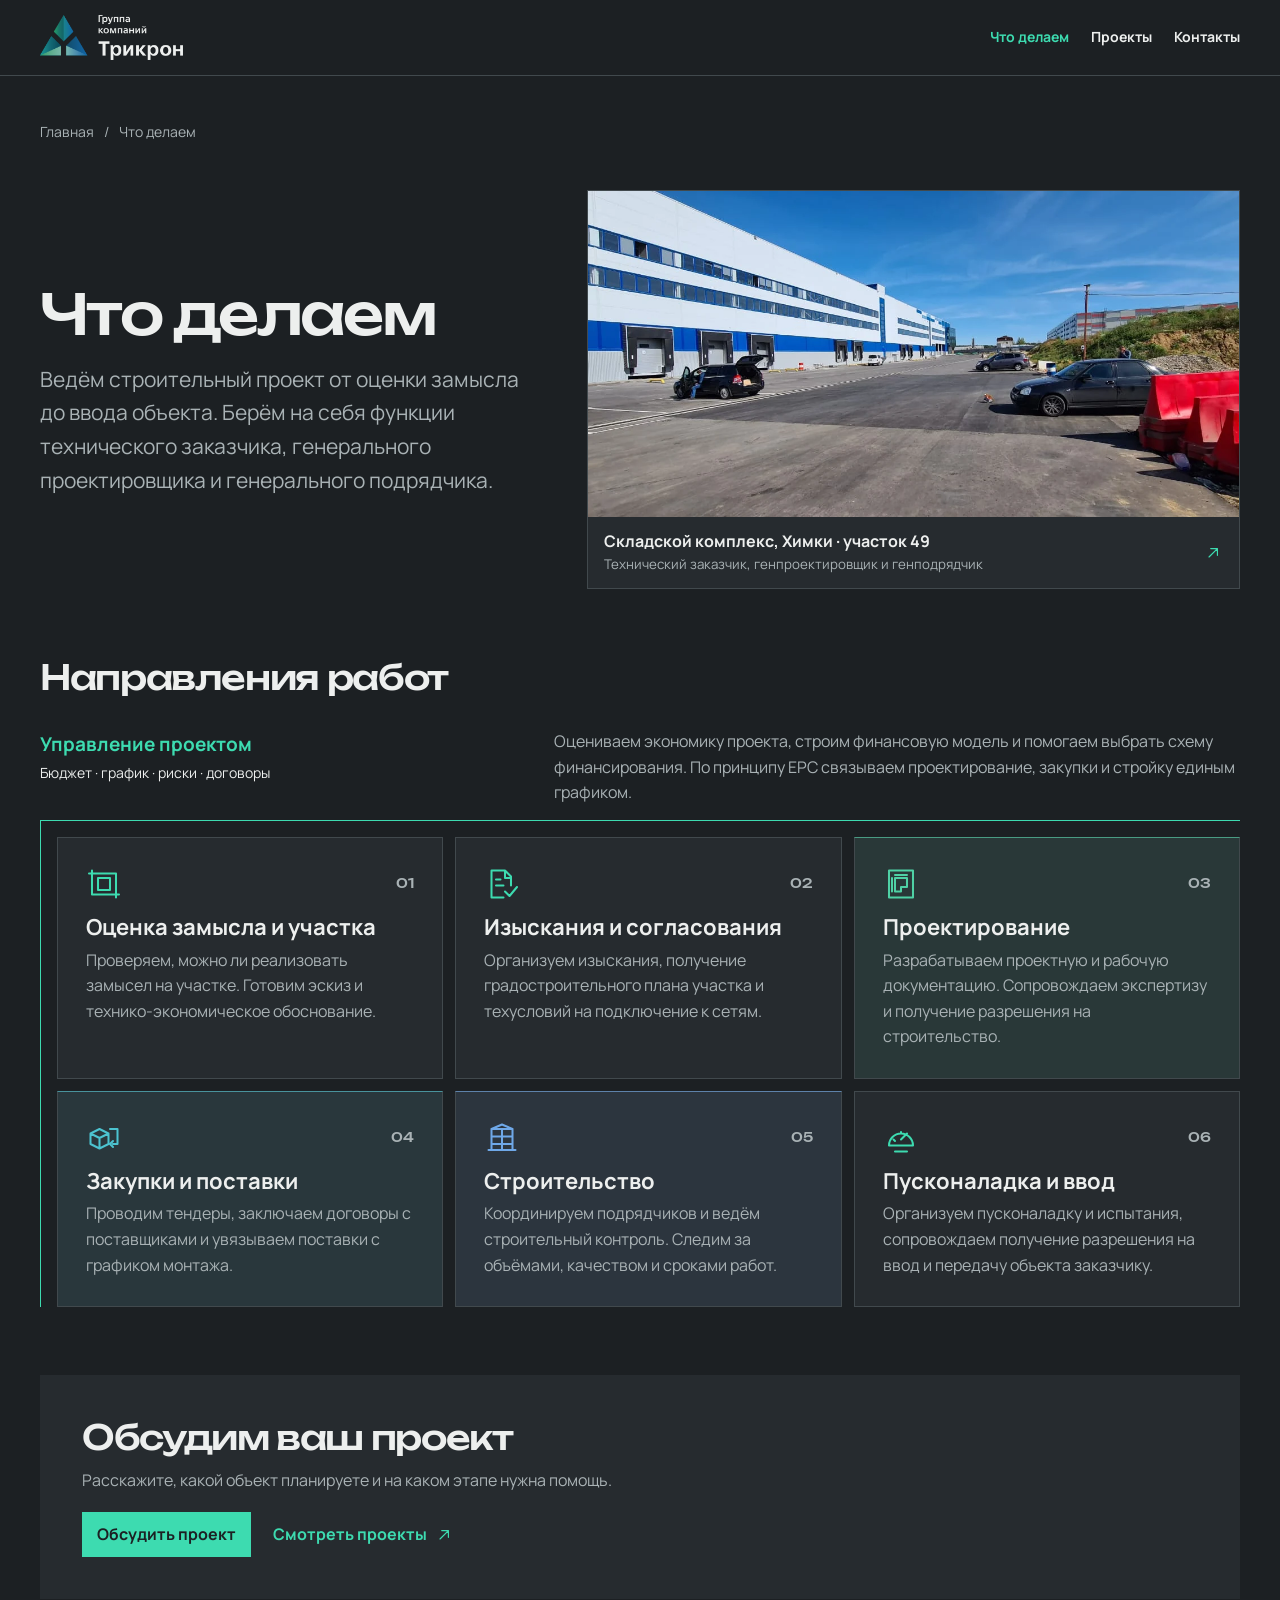
==== commit 8618b13c: "Apply Trikron EPC colors to the prototype" ====
--- a/prototype/services/index.html
+++ b/prototype/services/index.html
@@ -7,6 +7,7 @@
   <meta name="description" content="ГК Трикрон управляет строительными проектами от оценки участка и проектирования до закупок, строительства и ввода в эксплуатацию.">
   <title>Что делаем — управление строительством | ГК Трикрон</title>
   <link rel="stylesheet" href="../projects/projects.css">
+  <link rel="stylesheet" href="../assets/epc.css">
   <style>
     .services-hero{display:grid;grid-template-columns:minmax(0,.85fr) minmax(0,1.15fr);align-items:center;gap:clamp(24px,5vw,68px)}
     .services-intro{font-size:clamp(17px,2vw,21px)}
@@ -25,9 +26,13 @@
     .management .management-scope{margin-top:2px;color:var(--ink);font-size:14px}
     .service-stages{display:grid;grid-template-columns:repeat(3,minmax(0,1fr));gap:12px;list-style:none;padding:16px 0 0 16px;margin:0;border-top:1px solid var(--mint);border-left:1px solid var(--mint)}
     .service-stage{position:relative;padding:clamp(16px,2.5vw,28px);border:1px solid var(--line);background:#262b2f;scroll-margin-top:16px}
-    .service-stage:target{border-color:var(--mint)}
+    .epc-design{--stage-accent:var(--epc-e)}
+    .epc-procurement{--stage-accent:var(--epc-p)}
+    .epc-construction{--stage-accent:var(--epc-c)}
+    .service-stage:is(.epc-design,.epc-procurement,.epc-construction){background:color-mix(in srgb, var(--stage-accent) 8%, #262b2f);border-top-color:color-mix(in srgb, var(--stage-accent) 60%, var(--line))}
+    .service-stage:target{border-color:var(--stage-accent,var(--mint))}
     .stage-sign{display:flex;align-items:center;justify-content:space-between;gap:12px}
-    .stage-sign svg{width:36px;height:36px;color:var(--mint);fill:none;stroke:currentColor;stroke-width:1.35;stroke-linecap:round;stroke-linejoin:round}
+    .stage-sign svg{width:36px;height:36px;color:var(--stage-accent,var(--mint));fill:none;stroke:currentColor;stroke-width:1.35;stroke-linecap:round;stroke-linejoin:round}
     .stage-number{color:var(--muted);font:500 13px/1.5 Unbounded,sans-serif}
     .service-stage h3{margin:12px 0 6px;font-size:clamp(18px,2vw,22px);line-height:1.25}
     .services-contact{margin-top:clamp(38px,6vw,68px)}
@@ -105,7 +110,7 @@
           <h3>Изыскания и согласования</h3>
           <p>Организуем изыскания, получение градостроительного плана участка и техусловий на подключение к сетям.</p>
         </li>
-        <li class="service-stage" id="stage-design">
+        <li class="service-stage epc-design" id="stage-design">
           <div class="stage-sign" aria-hidden="true">
             <svg viewBox="0 0 24 24"><path d="M4 3h16v18H4z M8 17V8h8v6h-4v3z M8 6h8 M6 8v9"/></svg>
             <span class="stage-number">03</span>
@@ -113,7 +118,7 @@
           <h3>Проектирование</h3>
           <p>Разрабатываем проектную и рабочую документацию. Сопровождаем экспертизу и получение разрешения на строительство.</p>
         </li>
-        <li class="service-stage" id="stage-procurement">
+        <li class="service-stage epc-procurement" id="stage-procurement">
           <div class="stage-sign" aria-hidden="true">
             <svg viewBox="0 0 24 24"><path d="M3 9l6-3 6 3v7l-6 3-6-3z M3 9l6 3 6-3 M9 12v7 M16 6h5v10h-3 M18 14l-2 2 2 2"/></svg>
             <span class="stage-number">04</span>
@@ -121,7 +126,7 @@
           <h3>Закупки и поставки</h3>
           <p>Проводим тендеры, заключаем договоры с поставщиками и увязываем поставки с графиком монтажа.</p>
         </li>
-        <li class="service-stage" id="stage-build">
+        <li class="service-stage epc-construction" id="stage-build">
           <div class="stage-sign" aria-hidden="true">
             <svg viewBox="0 0 24 24"><path d="M3 20h18 M5 20V6h14v14 M5 11h14 M5 16h14 M12 6v14 M5 6l7-3 7 3"/></svg>
             <span class="stage-number">05</span>
--- a/prototype/assets/epc.css
+++ b/prototype/assets/epc.css
@@ -0,0 +1,5 @@
+:root {
+  --epc-e: #4fd1a5;
+  --epc-p: #4cc3d0;
+  --epc-c: #6fa8e8;
+}
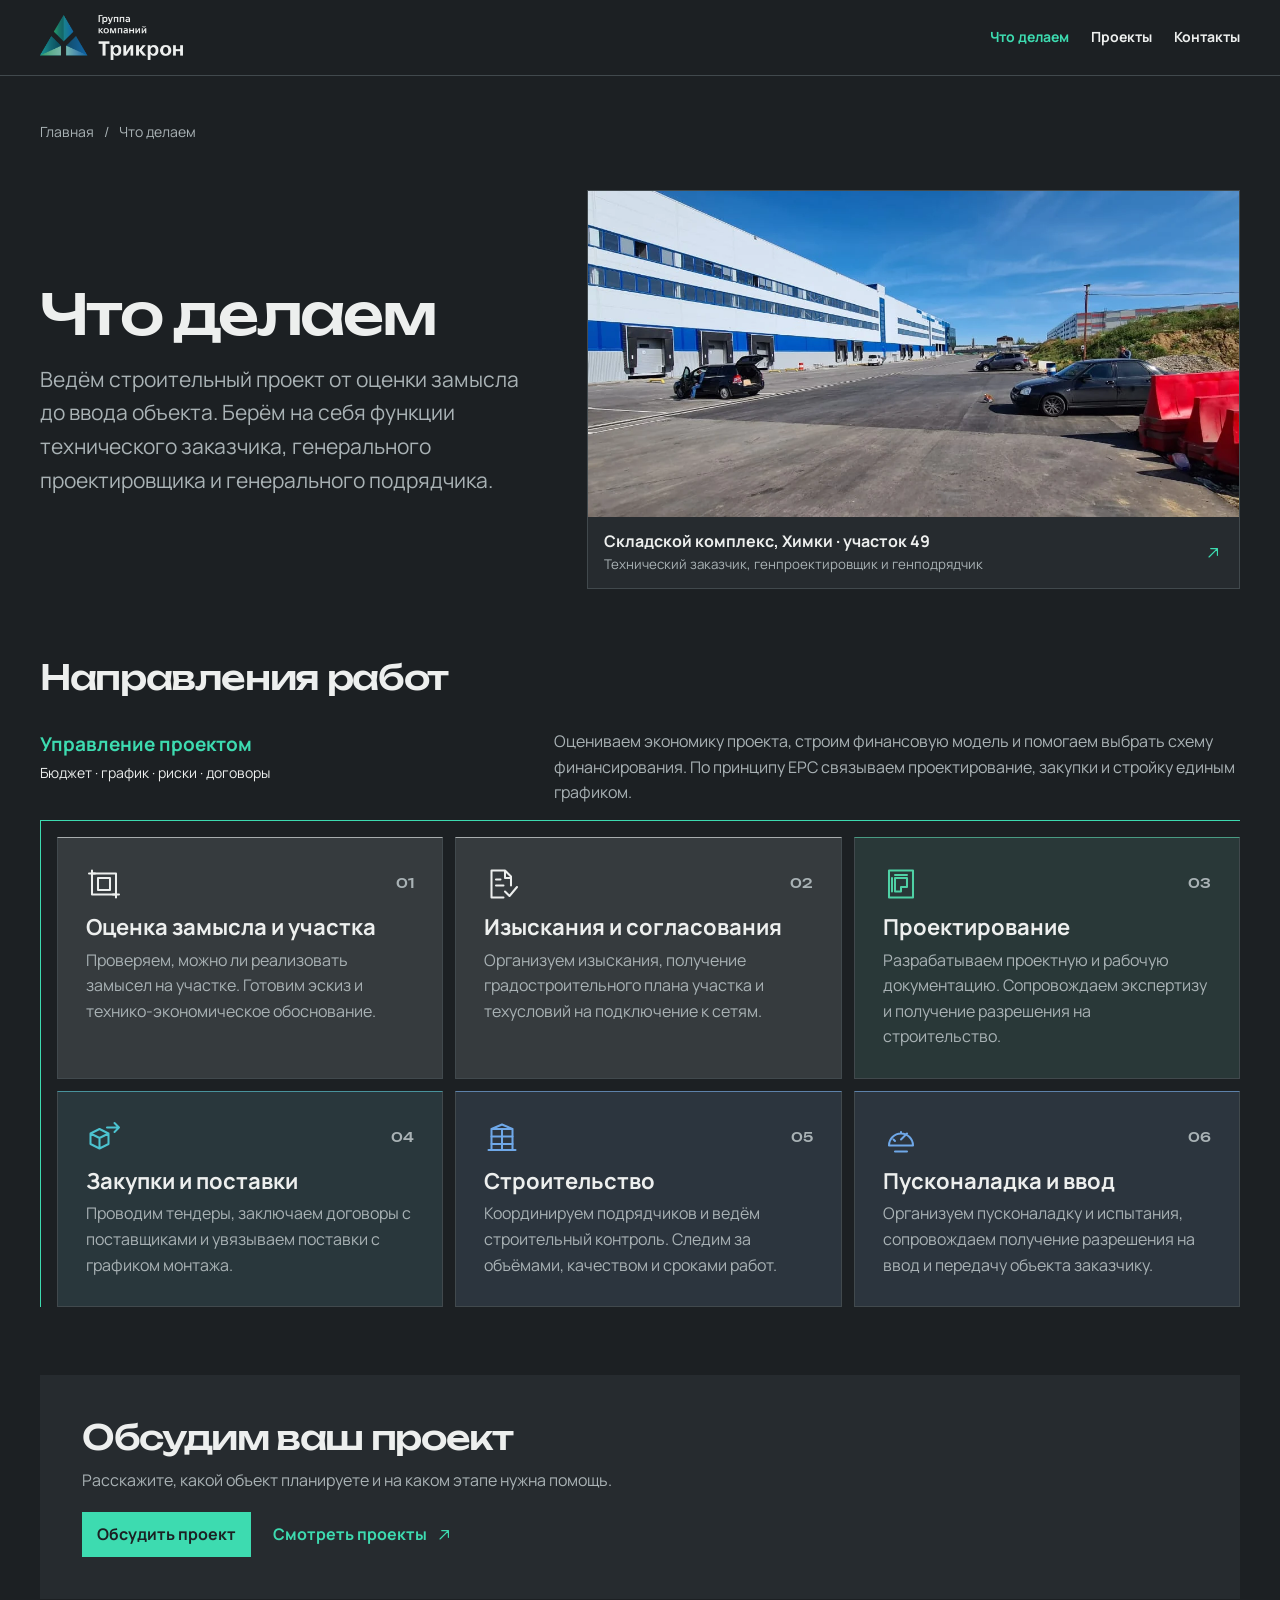
==== commit baff214a: "Animate service icons and refine stage colors" ====
--- a/prototype/services/index.html
+++ b/prototype/services/index.html
@@ -25,14 +25,23 @@
     .management h3{margin:0;color:var(--mint);font-size:19px}
     .management .management-scope{margin-top:2px;color:var(--ink);font-size:14px}
     .service-stages{display:grid;grid-template-columns:repeat(3,minmax(0,1fr));gap:12px;list-style:none;padding:16px 0 0 16px;margin:0;border-top:1px solid var(--mint);border-left:1px solid var(--mint)}
-    .service-stage{position:relative;padding:clamp(16px,2.5vw,28px);border:1px solid var(--line);background:#262b2f;scroll-margin-top:16px}
+    .service-stage{--stage-accent:var(--ink);position:relative;padding:clamp(16px,2.5vw,28px);border:1px solid var(--line);border-top-color:color-mix(in srgb, var(--stage-accent) 60%, var(--line));background:#262b2f;background:color-mix(in srgb, var(--stage-accent) 8%, #262b2f);scroll-margin-top:16px}
     .epc-design{--stage-accent:var(--epc-e)}
     .epc-procurement{--stage-accent:var(--epc-p)}
     .epc-construction{--stage-accent:var(--epc-c)}
-    .service-stage:is(.epc-design,.epc-procurement,.epc-construction){background:color-mix(in srgb, var(--stage-accent) 8%, #262b2f);border-top-color:color-mix(in srgb, var(--stage-accent) 60%, var(--line))}
-    .service-stage:target{border-color:var(--stage-accent,var(--mint))}
+    .service-stage:target{border-color:var(--stage-accent)}
     .stage-sign{display:flex;align-items:center;justify-content:space-between;gap:12px}
-    .stage-sign svg{width:36px;height:36px;color:var(--stage-accent,var(--mint));fill:none;stroke:currentColor;stroke-width:1.35;stroke-linecap:round;stroke-linejoin:round}
+    .stage-sign svg{width:36px;height:36px;color:var(--stage-accent);fill:none;stroke:currentColor;stroke-width:1.35;stroke-linecap:round;stroke-linejoin:round}
+    @media(hover:hover) and (prefers-reduced-motion:no-preference){
+      .stage-sign svg{transition:transform .22s ease-out}
+      .service-stage:hover .stage-sign svg{transform:scale(1.18)}
+      .service-stage:hover .stage-draw{stroke-dasharray:1;animation:stage-draw .55s ease-out both}
+      .service-stage:hover .stage-route{animation:stage-route .55s ease-out both}
+      .service-stage:hover .stage-needle{transform-origin:12px 13px;animation:stage-needle .6s ease-out both}
+    }
+    @keyframes stage-draw{from{stroke-dashoffset:1}to{stroke-dashoffset:0}}
+    @keyframes stage-route{from{transform:translateX(-5px);opacity:0}to{transform:translateX(0);opacity:1}}
+    @keyframes stage-needle{from{transform:rotate(-75deg)}75%{transform:rotate(8deg)}to{transform:rotate(0)}}
     .stage-number{color:var(--muted);font:500 13px/1.5 Unbounded,sans-serif}
     .service-stage h3{margin:12px 0 6px;font-size:clamp(18px,2vw,22px);line-height:1.25}
     .services-contact{margin-top:clamp(38px,6vw,68px)}
@@ -49,7 +58,7 @@
       .services-header .wrap{flex-wrap:wrap;gap:0 14px;padding-block:6px}
       .services-hero,.management,.service-stages{grid-template-columns:1fr}
       .service-stages{padding-top:0;border-top:0}
-      .service-stage::before{content:"";position:absolute;left:-20px;top:30px;width:7px;height:7px;border-radius:50%;background:var(--mint)}
+      .service-stage::before{content:"";position:absolute;left:-20px;top:30px;width:7px;height:7px;border-radius:50%;background:var(--stage-accent)}
     }
   </style>
 </head>
@@ -96,7 +105,10 @@
       <ol class="service-stages" role="list">
         <li class="service-stage" id="stage-site">
           <div class="stage-sign" aria-hidden="true">
-            <svg viewBox="0 0 24 24"><path d="M4 5h16v14H4z M8 8h8v8H8z M2 5h4 M4 3v4 M18 19h4 M20 17v4"/></svg>
+            <svg viewBox="0 0 24 24">
+              <path d="M8 8h8v8H8z M2 5h4 M4 3v4 M18 19h4 M20 17v4"/>
+              <path class="stage-draw" pathLength="1" d="M4 5h16v14H4z"/>
+            </svg>
             <span class="stage-number">01</span>
           </div>
           <h3>Оценка замысла и участка</h3>
@@ -104,7 +116,10 @@
         </li>
         <li class="service-stage" id="stage-permits">
           <div class="stage-sign" aria-hidden="true">
-            <svg viewBox="0 0 24 24"><path d="M5 3h9l4 4v6 M14 3v5h4 M5 3v18h8 M8 9h3 M8 13h5 M14 17l3 3 5-6"/></svg>
+            <svg viewBox="0 0 24 24">
+              <path d="M5 3h9l4 4v6 M14 3v5h4 M5 3v18h8 M8 9h3 M8 13h5"/>
+              <path class="stage-draw" pathLength="1" d="M14 17l3 3 5-6"/>
+            </svg>
             <span class="stage-number">02</span>
           </div>
           <h3>Изыскания и согласования</h3>
@@ -112,7 +127,10 @@
         </li>
         <li class="service-stage epc-design" id="stage-design">
           <div class="stage-sign" aria-hidden="true">
-            <svg viewBox="0 0 24 24"><path d="M4 3h16v18H4z M8 17V8h8v6h-4v3z M8 6h8 M6 8v9"/></svg>
+            <svg viewBox="0 0 24 24">
+              <path d="M4 3h16v18H4z M8 6h8 M6 8v9"/>
+              <path class="stage-draw" pathLength="1" d="M8 17V8h8v6h-4v3z"/>
+            </svg>
             <span class="stage-number">03</span>
           </div>
           <h3>Проектирование</h3>
@@ -120,7 +138,10 @@
         </li>
         <li class="service-stage epc-procurement" id="stage-procurement">
           <div class="stage-sign" aria-hidden="true">
-            <svg viewBox="0 0 24 24"><path d="M3 9l6-3 6 3v7l-6 3-6-3z M3 9l6 3 6-3 M9 12v7 M16 6h5v10h-3 M18 14l-2 2 2 2"/></svg>
+            <svg viewBox="0 0 24 24">
+              <path d="M3 9l6-3 6 3v7l-6 3-6-3z M3 9l6 3 6-3 M9 12v7"/>
+              <path class="stage-route" d="M14 5h8m-3-3 3 3-3 3"/>
+            </svg>
             <span class="stage-number">04</span>
           </div>
           <h3>Закупки и поставки</h3>
@@ -128,15 +149,21 @@
         </li>
         <li class="service-stage epc-construction" id="stage-build">
           <div class="stage-sign" aria-hidden="true">
-            <svg viewBox="0 0 24 24"><path d="M3 20h18 M5 20V6h14v14 M5 11h14 M5 16h14 M12 6v14 M5 6l7-3 7 3"/></svg>
+            <svg viewBox="0 0 24 24">
+              <path d="M3 20h18 M5 20V6h14v14 M5 6l7-3 7 3"/>
+              <path class="stage-draw" pathLength="1" d="M12 20V6 M5 16h14 M5 11h14"/>
+            </svg>
             <span class="stage-number">05</span>
           </div>
           <h3>Строительство</h3>
           <p>Координируем подрядчиков и ведём строительный контроль. Следим за объёмами, качеством и сроками работ.</p>
         </li>
-        <li class="service-stage" id="stage-launch">
+        <li class="service-stage epc-construction" id="stage-launch">
           <div class="stage-sign" aria-hidden="true">
-            <svg viewBox="0 0 24 24"><path d="M4 17a8 8 0 1 1 16 0H4z M12 13l4-4 M7 13l1 1 M12 8v1 M8 21h8"/></svg>
+            <svg viewBox="0 0 24 24">
+              <path d="M4 17a8 8 0 1 1 16 0H4z M7 13l1 1 M12 8v1 M8 21h8"/>
+              <path class="stage-needle" d="M12 13l4-4"/>
+            </svg>
             <span class="stage-number">06</span>
           </div>
           <h3>Пусконаладка и ввод</h3>
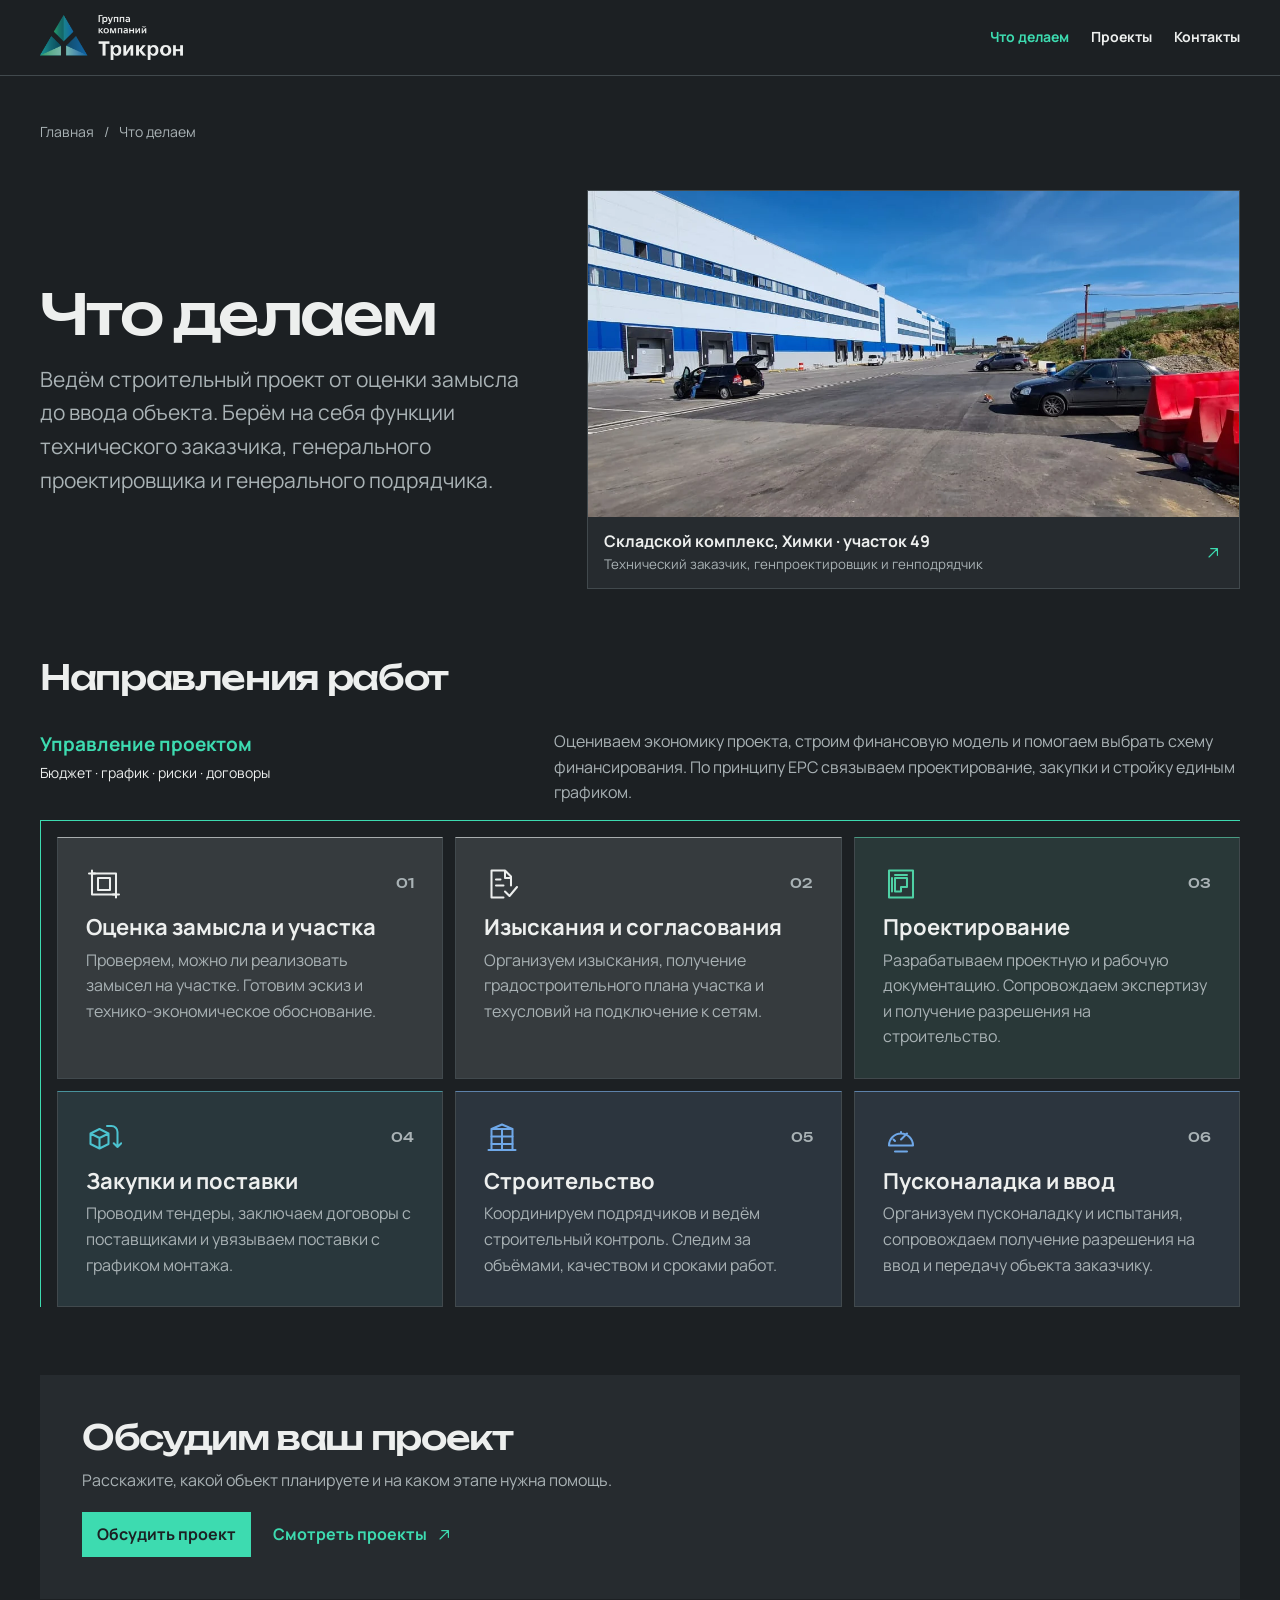
==== commit 0b2c09b7: "Turn procurement icon arrow downward" ====
--- a/prototype/services/index.html
+++ b/prototype/services/index.html
@@ -36,11 +36,9 @@
       .stage-sign svg{transition:transform .22s ease-out}
       .service-stage:hover .stage-sign svg{transform:scale(1.18)}
       .service-stage:hover .stage-draw{stroke-dasharray:1;animation:stage-draw .55s ease-out both}
-      .service-stage:hover .stage-route{animation:stage-route .55s ease-out both}
       .service-stage:hover .stage-needle{transform-origin:12px 13px;animation:stage-needle .6s ease-out both}
     }
     @keyframes stage-draw{from{stroke-dashoffset:1}to{stroke-dashoffset:0}}
-    @keyframes stage-route{from{transform:translateX(-5px);opacity:0}to{transform:translateX(0);opacity:1}}
     @keyframes stage-needle{from{transform:rotate(-75deg)}75%{transform:rotate(8deg)}to{transform:rotate(0)}}
     .stage-number{color:var(--muted);font:500 13px/1.5 Unbounded,sans-serif}
     .service-stage h3{margin:12px 0 6px;font-size:clamp(18px,2vw,22px);line-height:1.25}
@@ -140,7 +138,7 @@
           <div class="stage-sign" aria-hidden="true">
             <svg viewBox="0 0 24 24">
               <path d="M3 9l6-3 6 3v7l-6 3-6-3z M3 9l6 3 6-3 M9 12v7"/>
-              <path class="stage-route" d="M14 5h8m-3-3 3 3-3 3"/>
+              <path class="stage-draw" pathLength="1" d="M14 4h3a4 4 0 0 1 4 4v10m-2.5-2.5 2.5 2.5 2.5-2.5"/>
             </svg>
             <span class="stage-number">04</span>
           </div>
